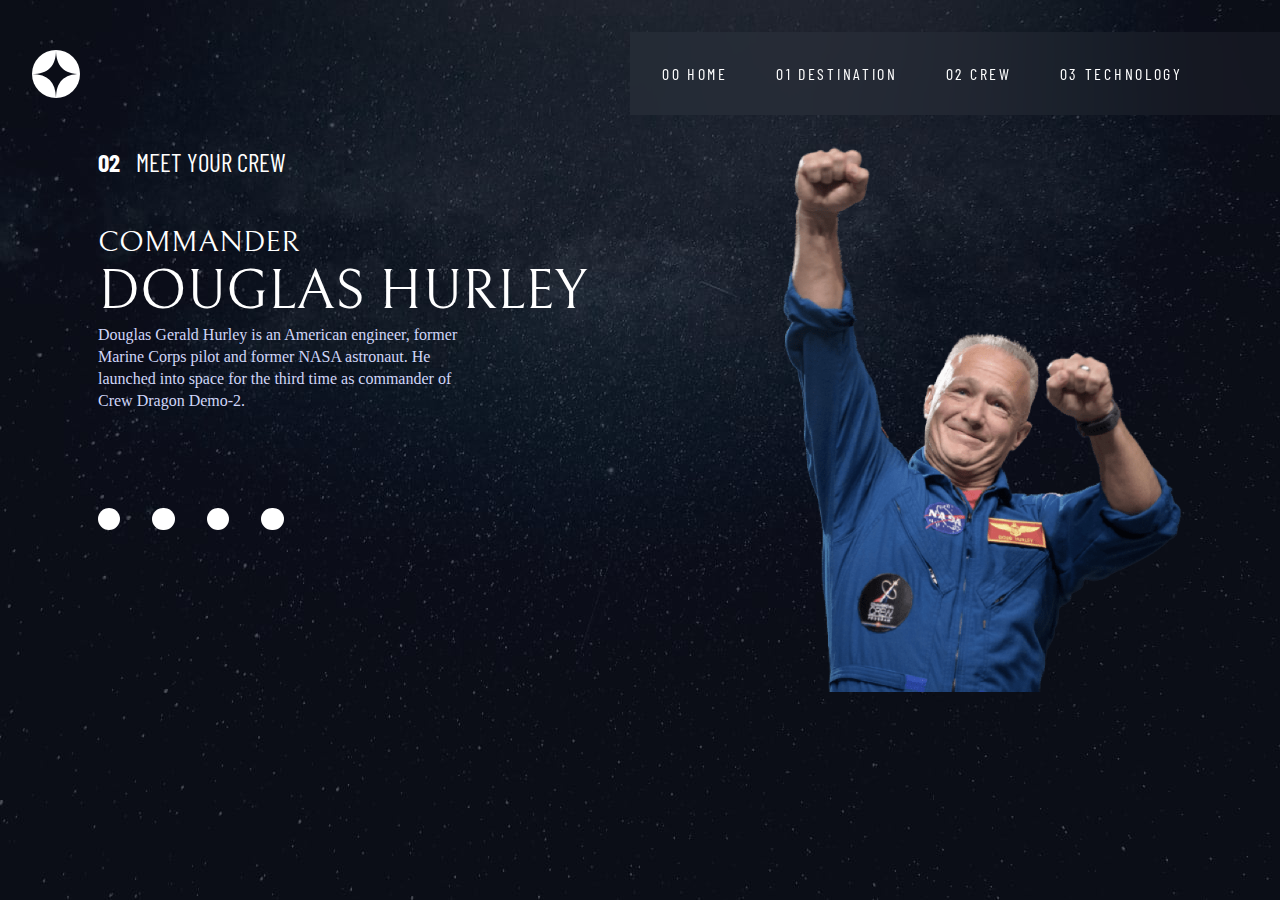
==== starter-code/crew-commander.html @ 82f99d97 "first" ====
<!DOCTYPE html>
<html lang="en">
  <head>
    <meta charset="UTF-8" />
    <meta name="viewport" content="width=device-width, initial-scale=1.0" />

    <link
      rel="icon"
      type="image/png"
      sizes="32x32"
      href="./assets/favicon-32x32.png"
    />

    <title>Space Website</title>
    <link rel="stylesheet" href="/css/crew.css">
    <link rel="stylesheet" href="/css/links.css">
  </head>
  <body>
    <!-- Wrapp -->
    <div class="wrapp">
      <!-- start of Header -->
      <header class="header">
        <!-- #--------LOGO-HEADER-------# -->
        <img src="/starter-code/assets/shared/logo.svg" alt="" />
        <!-- #-------NAV---------# -->
        <nav>
          <ul class="nav_ul">
            <li><a href="../index.html">00 Home</a></li>
            <li><a href="#">01 Destination</a></li>
            <li><a href="../starter-code/crew-commander.html">02 Crew</a></li>
            <li><a href="#">03 Technology</a></li>
          </ul>
        </nav>
      </header>

      <!-- MAIN BOTH SIDE -->
      <div class="main-both-side">
        <div class="moon-left-side">
          <div class="moon-text-left">
            <p>02</p>
            <p>Meet your crew</p>
          </div>

          <div class="slide">
            <p>Commander </p>
            <p>Douglas Hurley</p>

            <p>  Douglas Gerald Hurley is an American engineer, former<br> Marine Corps pilot 
              and former NASA astronaut. He <br>launched into space for the third time as 
              commander of<br> Crew Dragon Demo-2.</p>
          </div>

          <div class="circles">
            <div class="first"></div>
            <div class="second"></div>
            <div class="third"></div>
            <div class="fourth"></div>
          </div>
        </div>

        <div class="moon-right-side">
          <!-- -------------->
          <img src="/starter-code/assets/crew/image-douglas-hurley.png" alt="">
          
        </div>
      </div>
    </div>
    <!-- 00 Home
  01 Destination
  02 Crew
  03 Technology

  02 Meet your crew

  Commander
  Douglas Hurley

  Douglas Gerald Hurley is an American engineer, former Marine Corps pilot 
  and former NASA astronaut. He launched into space for the third time as 
  commander of Crew Dragon Demo-2. -->
  <script src="../js/main.js"></script>
  </body>
</html>
---- css/crew.css ----
@import url('https://fonts.googleapis.com/css2?family=Barlow+Condensed&family=Bellefair&display=swap');
* {
    padding: 0;
    margin: 0;
    box-sizing: border-box;
}

body {
    font-family: 'Barlow Condensed';
    font-style: normal;
    font-weight: 400;
    overflow-y: hidden;
}

/* WRAPP */
.wrapp {
    background-image: url("/starter-code/assets/destination/background-destination-desktop.jpg");
    background-position: center;
    background-size: cover;
    background-repeat: no-repeat;
    width: 100%;
    height: 100vh;
}


/* HEADER */
.header {
    padding: 2rem 0 0 2rem;
    display: flex;
    align-items: center;
    justify-content: space-between;
}

.nav_ul {
    display: flex;
    padding: 2rem;
    gap: 3rem;
}

.nav_ul li {
    position: relative;
}

.nav_ul li {
    color: #fff;
    letter-spacing: 2.7px;
}

nav {
    background: rgba(255, 255, 255, 0.04);
    backdrop-filter: blur(40.7742px);
    width: 650px;
    
}

/* MAIN BOTH SIDE */

.main-both-side {
    display: flex;
    justify-content: space-around;
    
    height: 400px;
    margin-top: 2rem;
}

.moon-text-left {
    display: flex;
    gap: 1rem;
    font-size: 25px;
    margin-bottom: 2rem;
}



.moon-left-side {
    display: flex;
    flex-direction: column;
    gap: 1rem;
    
    
}

.moon-left-side img {
    width: 85%;
}

.moon-text-left p:nth-of-type(1){
    font-weight: 700;
    color: #fff;
}

.moon-text-left p:nth-of-type(2) {
    color: #fff;
    text-transform: uppercase;
    font-family: 'Barlow Condensed';
    font-style: normal;
    font-weight: 400;
    
}

.right-side-ul {
    display: flex;
    gap: 3rem;
    margin-bottom: 1rem;
    
}

.right-side-ul li {
    position: relative;
}

.moon-right-side h2 {
    font-size: 100px;
    color: #fff;
    font-family: 'Bellefair';
    font-weight: 400;

}

.right-text {
    
    
    font-family: 'Barlow';
    font-style: normal;
    font-weight: 400;
    font-size: 23px;
    line-height: 32px;
    
    color: #D0D6F9;
    margin-bottom: 1rem;
}

.both {
    border-top: 1px solid #383B4B;
    
}

.both {
    display: flex;
    gap: 2rem;
    font-size: 24px;
}

.both p:nth-of-type(1) {
    color: #D0D6F9;
    margin-top: 2rem;
    
}

.both p:nth-of-type(2) {
    color: #fff;
}

.slide p:nth-last-of-type(2) {
    text-transform: uppercase;
    color: #fff;
    font-size: 56px;
    font-family: 'Bellefair';
}

.slide p:nth-last-of-type(3) {
    text-transform: uppercase;
    color: #fff;
    font-size: 30px;
    font-weight: 400;
    font-family: 'Bellefair';
    
}

.slide p:nth-last-of-type(1) {
    color: #D0D6F9;
    font-family: 'Barlow';
    line-height: 22px;
}

.moon-right-side img {
    width: 400px;
    
}

.moon-left-side {
    
}

.circles {
    display: flex;
    gap: 2rem;
    margin-top: 5rem;
}

.circles div {
    background-color: #fff;
    padding: 0.7rem 0.7rem;
    border-radius: 50%;
    cursor: pointer;
}
---- css/links.css ----
@import url('https://fonts.googleapis.com/css2?family=Barlow+Condensed&family=Bellefair&display=swap');
a {
    text-decoration: none;
    color: #fff;
}

li {
    list-style: none;
}

.nav_ul li {
    text-transform: uppercase;
}

.nav_ul li a::after {
    content: '';
    height: 3px;
    width: 0;
    background: #fff;
    position: absolute;
    left: 0;
    bottom: -32px;
    transition: 0.5s;
}

.nav_ul li a:hover::after {
    width: 100%;
}

/* #-------------------------------------------------# */
.right-side-ul li a {
    font-size: 25px;
}

.right-side-ul li a::after {
    content: '';
    height: 3px;
    width: 0;
    background: #fff;
    position: absolute;
    left: 0;
    bottom: -12px;
    transition: 0.4s;
}

.right-side-ul li a:hover::after {
    width: 100%;
}


/* 
    <!-- 
  00 Home
  01 Destination
  02 Crew
  03 Technology

  01 Pick your destination

  Moon
  Mars
  Europa
  Titan

  Moon

  See our planet as you’ve never seen it before. A perfect relaxing trip away to help 
  regain perspective and come back refreshed. While you’re there, take in some history 
  by visiting the Luna 2 and Apollo 11 landing sites.

  Avg. distance
  384,400 km

  Est. travel time
  3 days --> */
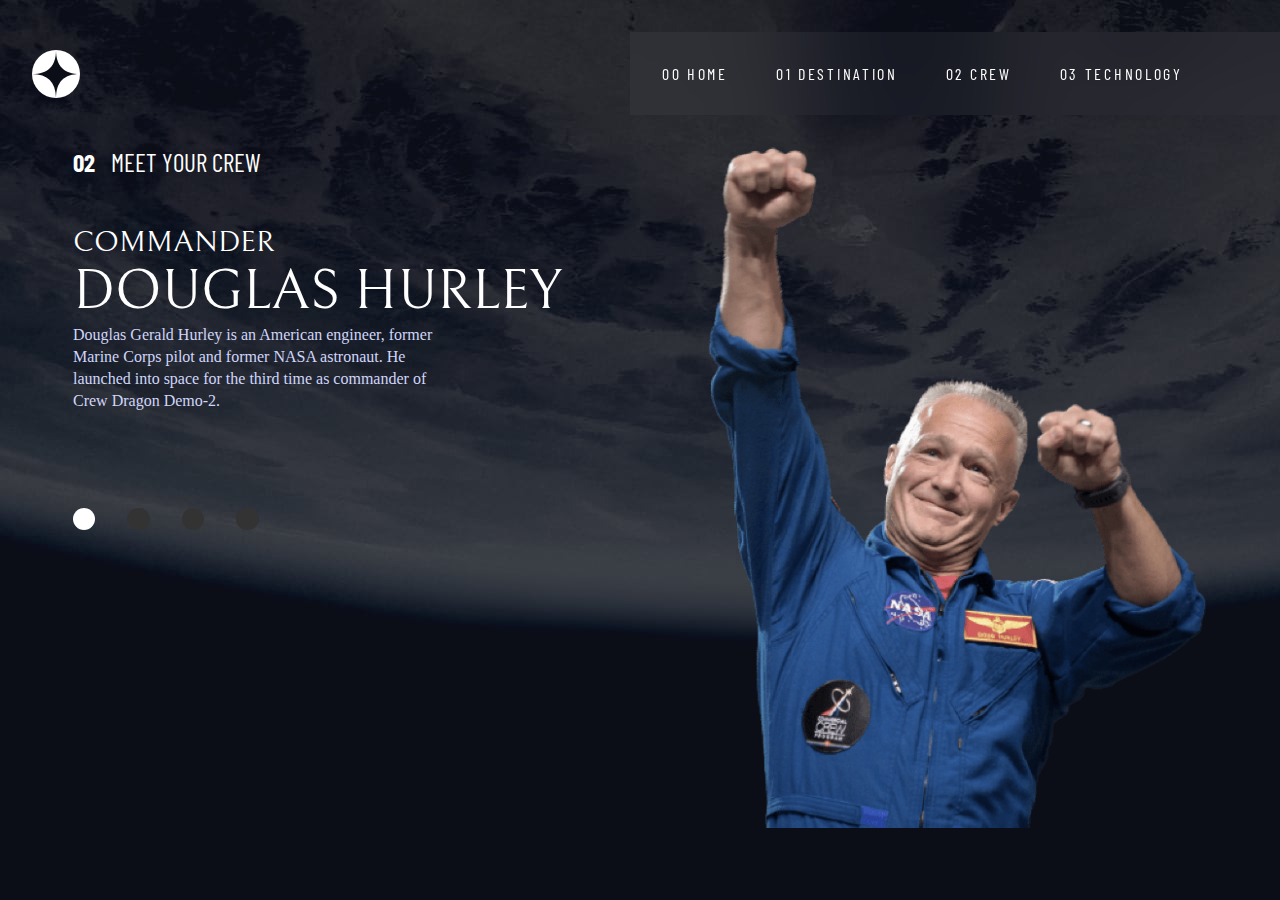
==== commit 5a818186: "changes" ====
--- a/starter-code/crew-commander.html
+++ b/starter-code/crew-commander.html
@@ -12,8 +12,8 @@
     />
 
     <title>Space Website</title>
-    <link rel="stylesheet" href="/css/crew.css">
-    <link rel="stylesheet" href="/css/links.css">
+    <link rel="stylesheet" href="../css/crew.css" />
+    <link rel="stylesheet" href="../css/links.css" />
   </head>
   <body>
     <!-- Wrapp -->
@@ -21,14 +21,14 @@
       <!-- start of Header -->
       <header class="header">
         <!-- #--------LOGO-HEADER-------# -->
-        <img src="/starter-code/assets/shared/logo.svg" alt="" />
+        <img src="../starter-code/assets/shared/logo.svg" alt="" />
         <!-- #-------NAV---------# -->
         <nav>
           <ul class="nav_ul">
             <li><a href="../index.html">00 Home</a></li>
-            <li><a href="#">01 Destination</a></li>
+            <li><a href="destination-mars.html">01 Destination</a></li>
             <li><a href="../starter-code/crew-commander.html">02 Crew</a></li>
-            <li><a href="#">03 Technology</a></li>
+            <li><a href="technology-vehicle.html">03 Technology</a></li>
           </ul>
         </nav>
       </header>
@@ -42,12 +42,14 @@
           </div>
 
           <div class="slide">
-            <p>Commander </p>
-            <p>Douglas Hurley</p>
-
-            <p>  Douglas Gerald Hurley is an American engineer, former<br> Marine Corps pilot 
-              and former NASA astronaut. He <br>launched into space for the third time as 
-              commander of<br> Crew Dragon Demo-2.</p>
+            <p class="slide_first">Commander</p>
+            <p class="slide_second">Douglas Hurley</p>
+            <p class="slide_third">
+              Douglas Gerald Hurley is an American engineer, former<br />
+              Marine Corps pilot and former NASA astronaut. He <br />launched
+              into space for the third time as commander of<br />
+              Crew Dragon Demo-2.
+            </p>
           </div>
 
           <div class="circles">
@@ -60,24 +62,14 @@
 
         <div class="moon-right-side">
           <!-- -------------->
-          <img src="/starter-code/assets/crew/image-douglas-hurley.png" alt="">
-          
+          <img
+            class="right_img"
+            src="../starter-code/assets/crew/image-douglas-hurley.png"
+            alt=""
+          />
         </div>
       </div>
     </div>
-    <!-- 00 Home
-  01 Destination
-  02 Crew
-  03 Technology
-
-  02 Meet your crew
-
-  Commander
-  Douglas Hurley
-
-  Douglas Gerald Hurley is an American engineer, former Marine Corps pilot 
-  and former NASA astronaut. He launched into space for the third time as 
-  commander of Crew Dragon Demo-2. -->
-  <script src="../js/main.js"></script>
+    <script src="../js/main.js"></script>
   </body>
 </html>
--- a/css/crew.css
+++ b/css/crew.css
@@ -14,7 +14,7 @@
 
 /* WRAPP */
 .wrapp {
-    background-image: url("/starter-code/assets/destination/background-destination-desktop.jpg");
+    background-image: url("../starter-code/assets/crew/background-crew-desktop.jpg");
     background-position: center;
     background-size: cover;
     background-repeat: no-repeat;
@@ -174,7 +174,7 @@
 }
 
 .moon-right-side img {
-    width: 400px;
+    width: 500px;
     
 }
 
@@ -188,8 +188,12 @@
     margin-top: 5rem;
 }
 
+.circles div:nth-child(1) {
+    background-color: #fff;
+}
+
 .circles div {
-    background-color: #fff;
+    background-color: #333;
     padding: 0.7rem 0.7rem;
     border-radius: 50%;
     cursor: pointer;
